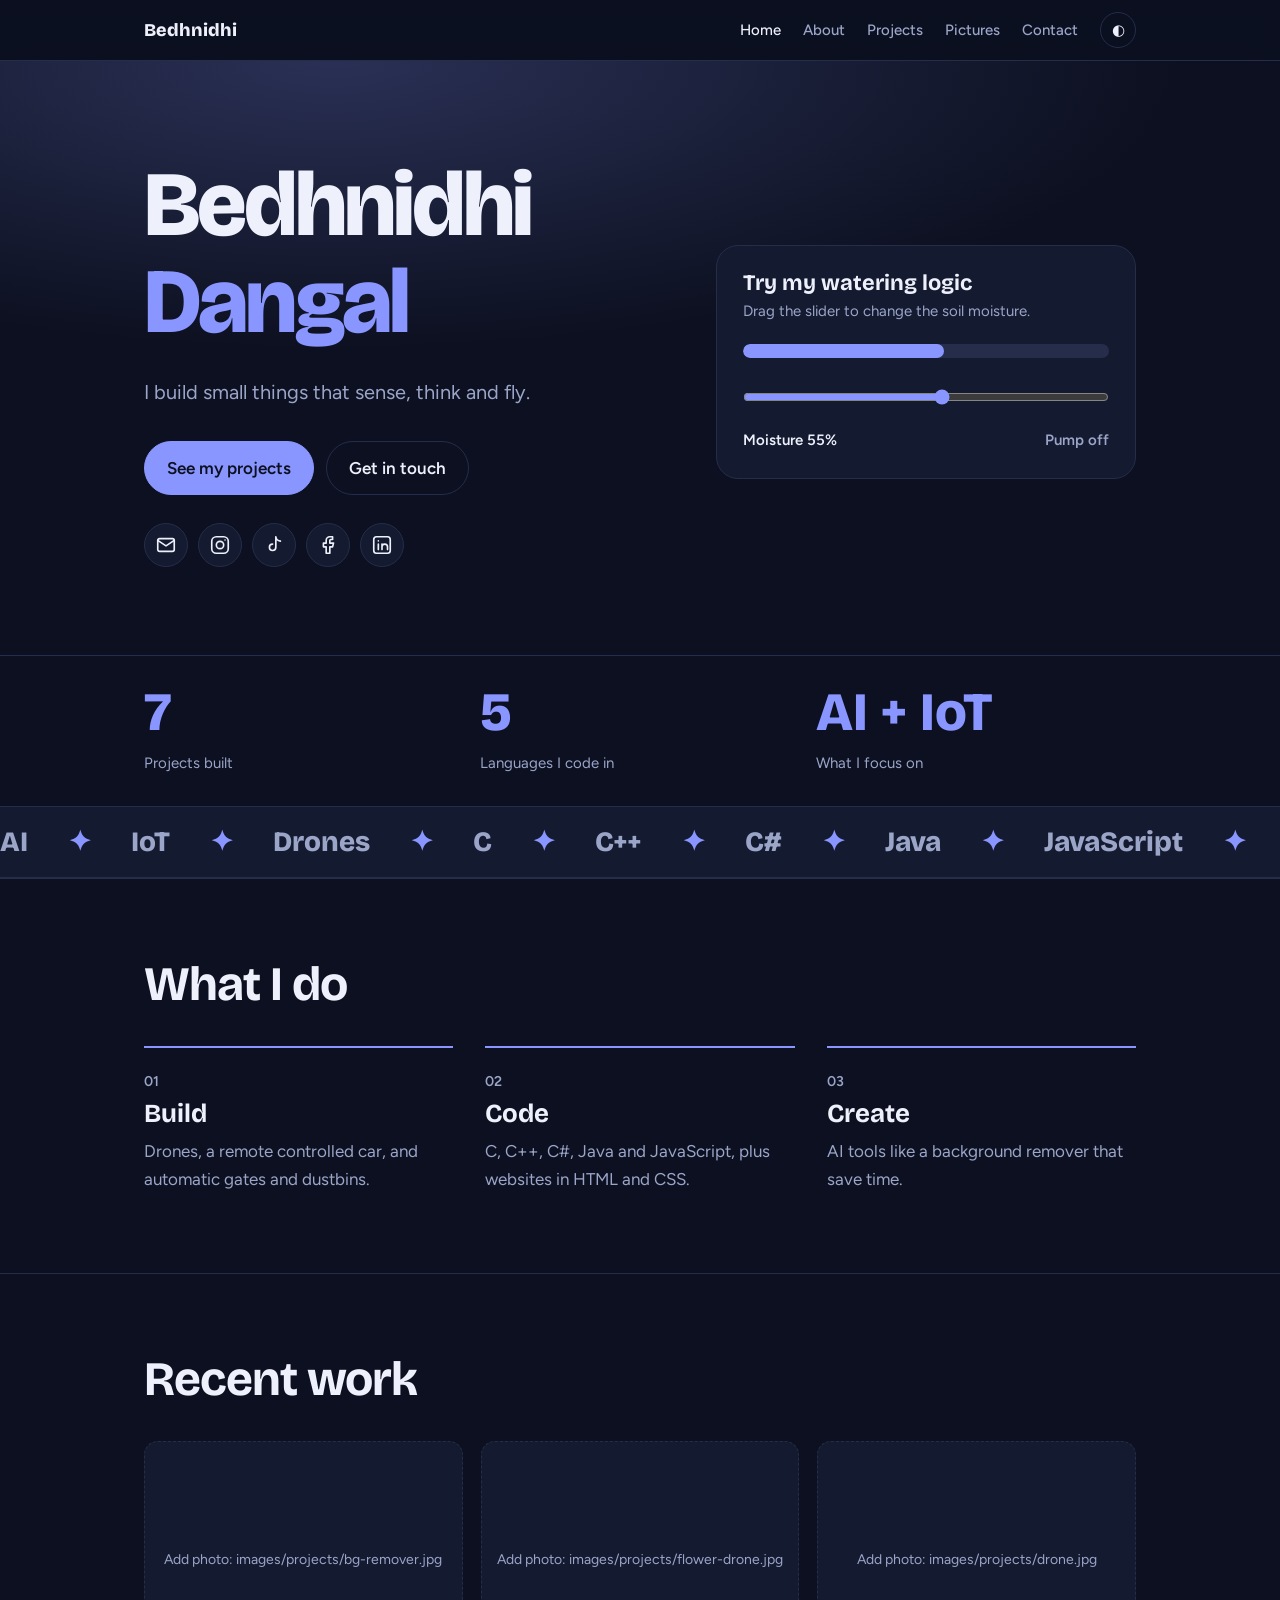
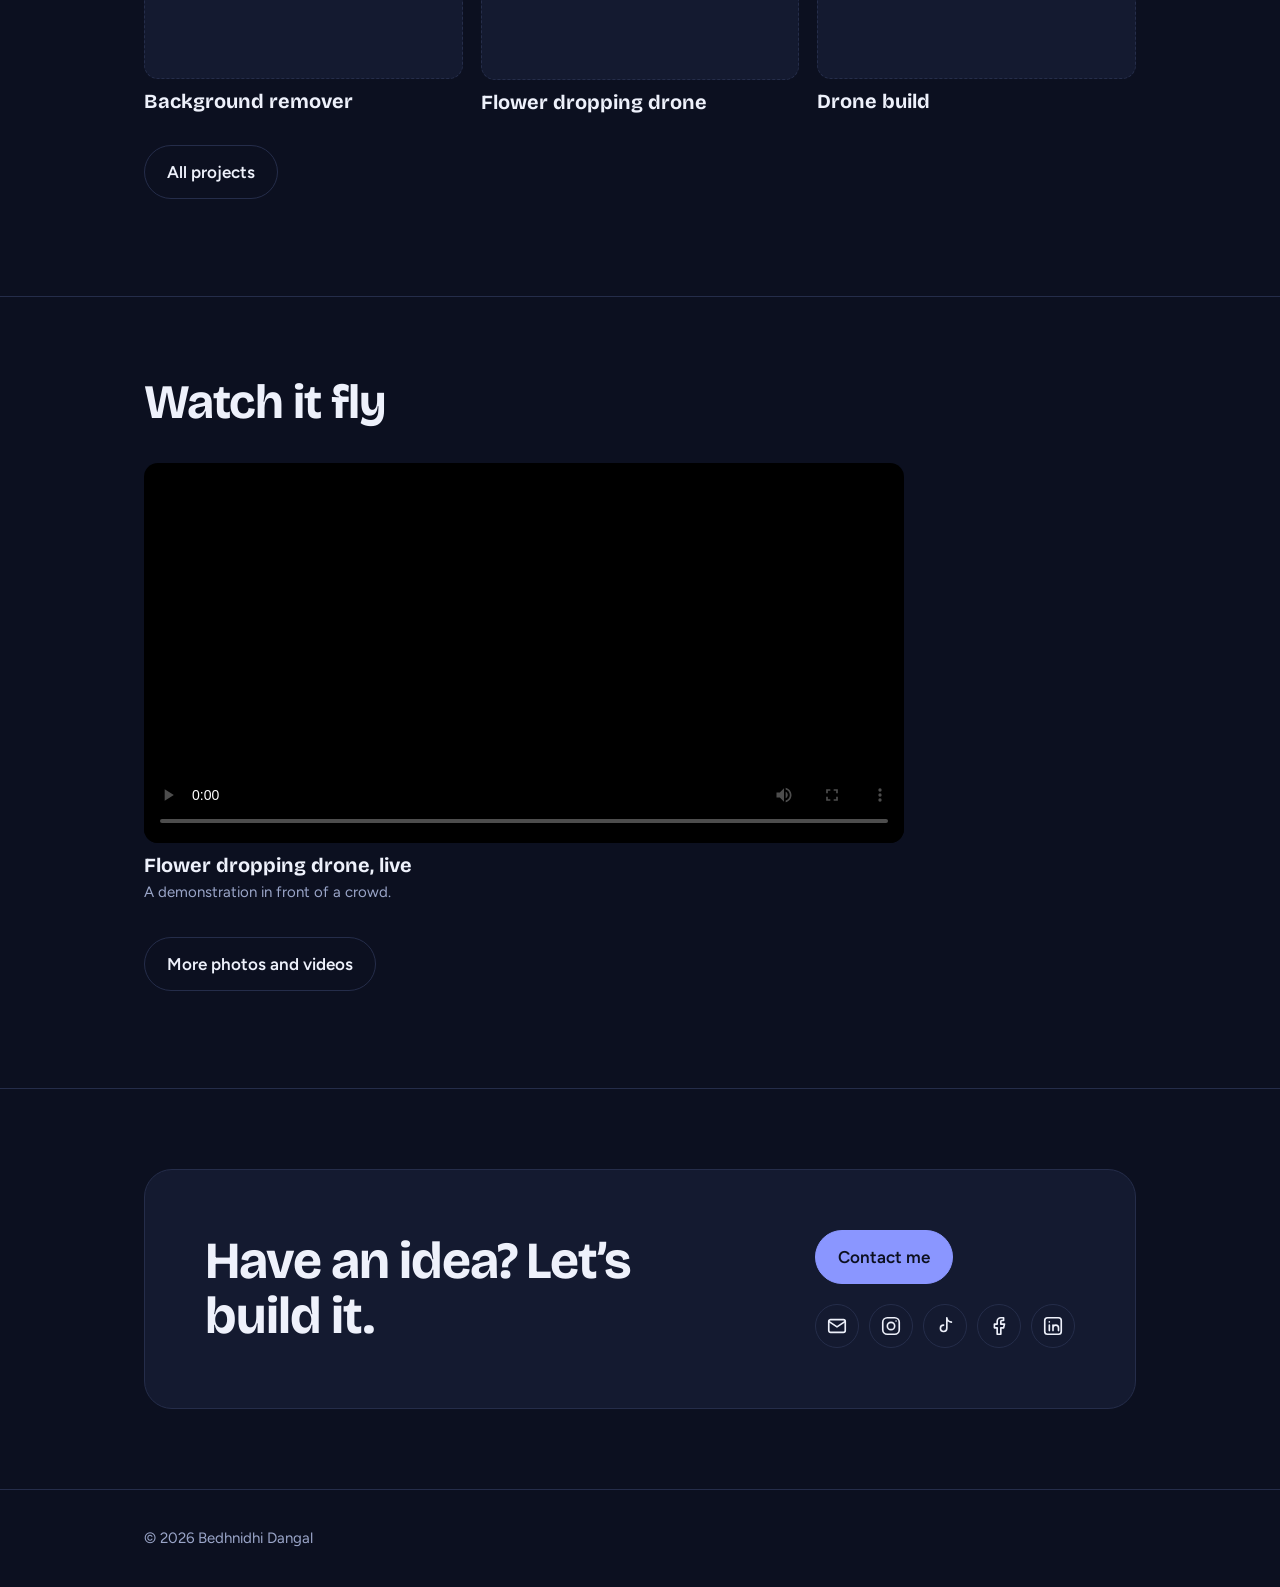
==== index.html @ 7f7faeca "Add files via upload" ====
<!DOCTYPE html>
<html lang="en">
<head>
<meta charset="utf-8">
<meta name="viewport" content="width=device-width, initial-scale=1, viewport-fit=cover">
<title>Bedhnidhi Dangal</title>
<meta name="description" content="Bedhnidhi Dangal: AI, IoT, drones and code.">
<link rel="preconnect" href="https://fonts.googleapis.com">
<link rel="preconnect" href="https://fonts.gstatic.com" crossorigin>
<link href="https://fonts.googleapis.com/css2?family=Bricolage+Grotesque:opsz,wght@12..96,500;12..96,800&family=Figtree:wght@400;500;600&display=swap" rel="stylesheet">
<link rel="stylesheet" href="style.css">
</head>
<body>
<svg width="0" height="0" style="position:absolute" aria-hidden="true"><defs>
<symbol id="i-mail" viewBox="0 0 24 24"><rect x="3" y="5" width="18" height="14" rx="2"/><path d="m3 7 9 6 9-6"/></symbol>
<symbol id="i-ig" viewBox="0 0 24 24"><rect x="3" y="3" width="18" height="18" rx="5"/><circle cx="12" cy="12" r="4"/><path d="M17.5 6.5h.01"/></symbol>
<symbol id="i-fb" viewBox="0 0 24 24"><path d="M17 3h-3a4 4 0 0 0-4 4v3H7v4h3v7h4v-7h3l1-4h-4V7a1 1 0 0 1 1-1h2z"/></symbol>
<symbol id="i-in" viewBox="0 0 24 24"><rect x="3" y="3" width="18" height="18" rx="3"/><path d="M8 11v6M8 7.5v.01M12 17v-6m0 3a3 3 0 0 1 6 0v3"/></symbol>
<symbol id="i-tt" viewBox="0 0 24 24"><path d="M14 3v11.5a3.5 3.5 0 1 1-3.5-3.5M14 3c.3 2.6 2.2 4.5 5 4.8"/></symbol>
</defs></svg>
<header>
<div class="wrap">
<a class="logo" href="index.html">Bedhnidhi</a>
<nav>
<a href="index.html" aria-current="page">Home</a>
<a href="about.html">About</a>
<a href="projects.html">Projects</a>
<a href="picture.html">Pictures</a>
<a href="contact.html">Contact</a>
<button id="theme" aria-label="Switch light or dark theme">◐</button>
</nav>
</div>
</header>
<main>
<div class="band">
<div class="wrap hero">
<div>
<h1><span>Bedhnidhi</span><span>Dangal</span></h1>
<p class="lead">I build small things that sense, think and fly.</p>
<div class="btns">
<a class="btn main" href="projects.html">See my projects</a>
<a class="btn" href="contact.html">Get in touch</a>
</div>
<div class="socials"><a class="soc" href="mailto:bedhnidhidangal@gmail.com" aria-label="Email"><svg class="ic" aria-hidden="true"><use href="#i-mail"/></svg></a><a class="soc" href="https://www.instagram.com/bedhnidhi_d/" target="_blank" rel="noopener" aria-label="Instagram: @bedhnidhi_d"><svg class="ic" aria-hidden="true"><use href="#i-ig"/></svg></a><a class="soc" href="https://www.tiktok.com/@explorewithbedhnidhi" target="_blank" rel="noopener" aria-label="TikTok: @explorewithbedhnidhi"><svg class="ic" aria-hidden="true"><use href="#i-tt"/></svg></a><a class="soc" href="https://www.facebook.com/profile.php?id=61595639219378" target="_blank" rel="noopener" aria-label="Facebook: Bedhnidhi Dangal"><svg class="ic" aria-hidden="true"><use href="#i-fb"/></svg></a><a class="soc" href="https://np.linkedin.com/in/bedhnidhi-dangal-445711390" target="_blank" rel="noopener" aria-label="LinkedIn: bedhnidhi-dangal"><svg class="ic" aria-hidden="true"><use href="#i-in"/></svg></a></div>
</div>
<div class="plant" aria-label="Plant watering demo">
<h3>Try my watering logic</h3>
<p>Drag the slider to change the soil moisture.</p>
<div class="meter" id="meter"><i id="fill"></i></div>
<input type="range" id="moist" min="0" max="100" value="55" aria-label="Soil moisture">
<div class="status"><span id="val">Moisture 55%</span><span id="pump">Pump off</span></div>
</div>
</div>
</div>
<div class="statsbar"><div class="wrap stats">
<div class="stat"><b>7</b><span>Projects built</span></div>
<div class="stat"><b>5</b><span>Languages I code in</span></div>
<div class="stat"><b>AI + IoT</b><span>What I focus on</span></div>
</div></div>
<div class="ticker" aria-hidden="true"><div class="track"><span>AI</span><span>IoT</span><span>Drones</span><span>C</span><span>C++</span><span>C#</span><span>Java</span><span>JavaScript</span><span>HTML</span><span>CSS</span><span>AI</span><span>IoT</span><span>Drones</span><span>C</span><span>C++</span><span>C#</span><span>Java</span><span>JavaScript</span><span>HTML</span><span>CSS</span></div></div>
<section>
<div class="wrap">
<h2>What I do</h2>
<div class="do">
<div><small>01</small><h3>Build</h3><p>Drones, a remote controlled car, and automatic gates and dustbins.</p></div>
<div><small>02</small><h3>Code</h3><p>C, C++, C#, Java and JavaScript, plus websites in HTML and CSS.</p></div>
<div><small>03</small><h3>Create</h3><p>AI tools like a background remover that save time.</p></div>
</div>
</div>
</section>
<section>
<div class="wrap">
<h2>Recent work</h2>
<div class="gallery">
<a class="pick" href="projects.html#bg"><figure class="photo" data-hint="images/projects/bg-remover.jpg"><img src="images/projects/bg-remover.jpg" alt="Background remover" loading="lazy"></figure><h3>Background remover</h3></a>
<a class="pick" href="projects.html#flower"><figure class="photo" data-hint="images/projects/flower-drone.jpg"><img src="images/projects/flower-drone.jpg" alt="Flower dropping drone" loading="lazy"></figure><h3>Flower dropping drone</h3></a>
<a class="pick" href="projects.html#drone"><figure class="photo" data-hint="images/projects/drone.jpg"><img src="images/projects/drone.jpg" alt="Drone build" loading="lazy"></figure><h3>Drone build</h3></a>
</div>
<p class="more"><a class="btn" href="projects.html">All projects</a></p>
</div>
</section>
<section>
<div class="wrap">
<h2>Watch it fly</h2>
<div class="vcard feat"><video controls preload="metadata" playsinline poster="images/videos/flower-drone-launch-poster.jpg" aria-label="Flower dropping drone demonstration"><source src="images/videos/flower-drone-launch.mp4" type="video/mp4"></video><h3>Flower dropping drone, live</h3><p>A demonstration in front of a crowd.</p></div>
<p class="more"><a class="btn" href="picture.html">More photos and videos</a></p>
</div>
</section>
<section class="cta">
<div class="wrap">
<div class="box">
<h2>Have an idea? Let’s build it.</h2>
<div>
<a class="btn main" href="contact.html">Contact me</a>
<div class="socials"><a class="soc" href="mailto:bedhnidhidangal@gmail.com" aria-label="Email"><svg class="ic" aria-hidden="true"><use href="#i-mail"/></svg></a><a class="soc" href="https://www.instagram.com/bedhnidhi_d/" target="_blank" rel="noopener" aria-label="Instagram: @bedhnidhi_d"><svg class="ic" aria-hidden="true"><use href="#i-ig"/></svg></a><a class="soc" href="https://www.tiktok.com/@explorewithbedhnidhi" target="_blank" rel="noopener" aria-label="TikTok: @explorewithbedhnidhi"><svg class="ic" aria-hidden="true"><use href="#i-tt"/></svg></a><a class="soc" href="https://www.facebook.com/profile.php?id=61595639219378" target="_blank" rel="noopener" aria-label="Facebook: Bedhnidhi Dangal"><svg class="ic" aria-hidden="true"><use href="#i-fb"/></svg></a><a class="soc" href="https://np.linkedin.com/in/bedhnidhi-dangal-445711390" target="_blank" rel="noopener" aria-label="LinkedIn: bedhnidhi-dangal"><svg class="ic" aria-hidden="true"><use href="#i-in"/></svg></a></div>
</div>
</div>
</div>
</section>
</main>
<footer><div class="wrap">© <span id="yr">2026</span> Bedhnidhi Dangal</div></footer>
<script src="main.js"></script>
</body>
</html>
---- style.css ----
:root{--bg:#0c1020;--surface:#141a30;--line:#252d4a;--text:#eef1fb;--muted:#9aa5c8;--accent:#8a96ff;--warm:#ffc857;color-scheme:dark;
box-sizing:border-box;padding-top:env(safe-area-inset-top,0px);padding-bottom:env(safe-area-inset-bottom,0px)}
:root[data-theme="light"]{--bg:#f6f7fc;--surface:#ffffff;--line:#dde1f0;--text:#12172b;--muted:#566086;--accent:#4452e0;--warm:#a86f00;color-scheme:light}
html{scroll-behavior:smooth;scroll-padding-top:calc(env(safe-area-inset-top,0px) + 70px)}
*,*::before,*::after{box-sizing:inherit}
body{margin:0;background:var(--bg);color:var(--text);font:400 17px/1.65 Figtree,system-ui,-apple-system,"Segoe UI",sans-serif}
body::before{content:"";position:fixed;inset:0 0 auto;height:env(safe-area-inset-top,0px);background:var(--bg);z-index:10}
h1,h2,h3{font-family:"Bricolage Grotesque",Figtree,system-ui,sans-serif;margin:0;line-height:1.05}
a{color:inherit}
:focus-visible{outline:2px solid var(--accent);outline-offset:3px;border-radius:4px}
.wrap{max-width:1040px;margin:0 auto;padding:0 24px}
header{position:sticky;top:env(safe-area-inset-top,0px);z-index:11;background:color-mix(in srgb,var(--bg) 88%,transparent);backdrop-filter:blur(10px);border-bottom:1px solid var(--line)}
header .wrap{display:flex;align-items:center;justify-content:space-between;height:60px}
.logo{font:800 18px "Bricolage Grotesque",sans-serif;text-decoration:none}
nav{display:flex;gap:22px;align-items:center}
nav a{text-decoration:none;color:var(--muted);font-size:15px;font-weight:500}
nav a:hover{color:var(--text)}
#theme{background:none;border:1px solid var(--line);color:var(--text);border-radius:99px;width:36px;height:36px;cursor:pointer;font-size:15px}
.hero{display:grid;grid-template-columns:1.25fr 1fr;gap:48px;align-items:center;padding:96px 0 88px}
.hero h1{font-size:clamp(46px,8vw,92px);font-weight:800;letter-spacing:-.03em}
.hero h1 span{display:block;animation:rise .9s cubic-bezier(.2,.7,.2,1) both}
.hero h1 span:nth-child(2){animation-delay:.12s;color:var(--accent)}
@keyframes rise{from{opacity:0;transform:translateY(28px)}to{opacity:1;transform:none}}
.lead{font-size:20px;color:var(--muted);max-width:30ch;margin:26px 0 32px}
.btns{display:flex;gap:12px;flex-wrap:wrap}
.btn{display:inline-block;padding:12px 22px;border-radius:99px;font-weight:600;text-decoration:none;border:1px solid var(--line)}
.btn.main{background:var(--accent);color:#0c1020;border-color:var(--accent)}
.btn:hover{transform:translateY(-2px)}
.btn{transition:transform .2s}
.plant{background:var(--surface);border:1px solid var(--line);border-radius:22px;padding:26px}
.plant h3{font-size:22px;margin-bottom:4px}
.plant p{margin:0 0 20px;color:var(--muted);font-size:15px}
.meter{height:14px;border-radius:99px;background:var(--line);overflow:hidden}
.meter i{display:block;height:100%;width:50%;background:var(--accent);border-radius:99px;transition:width .2s,background .3s}
.meter.dry i{background:var(--warm)}
input[type=range]{width:100%;margin:18px 0 10px;accent-color:var(--accent)}
.status{display:flex;justify-content:space-between;font-weight:600;font-size:15px}
#pump{color:var(--muted)}
.meter.dry~.status #pump{color:var(--warm)}
section{padding:80px 0;border-top:1px solid var(--line)}
section>.wrap>h2{font-size:clamp(32px,5vw,48px);margin-bottom:36px;letter-spacing:-.02em}
.about{display:grid;grid-template-columns:1fr 1fr;gap:48px}
.about p{margin:0 0 16px;max-width:52ch}
.facts{list-style:none;margin:0;padding:0}
.facts li{display:flex;justify-content:space-between;gap:16px;padding:14px 0;border-bottom:1px solid var(--line)}
.facts span{color:var(--muted)}
.proj{display:grid;grid-template-columns:1fr 1.6fr;gap:24px;padding:30px 0;border-top:1px solid var(--line);transition:padding-left .25s}
.proj:last-child{border-bottom:1px solid var(--line)}
.proj:hover{padding-left:14px}
.proj h3{font-size:26px}
.proj p{margin:0 0 12px;color:var(--muted)}
.tags{display:flex;flex-wrap:wrap;gap:8px}
.tag,.chip{border:1px solid var(--line);border-radius:8px;padding:4px 12px;font-size:14px;background:var(--surface)}
.skills{display:grid;grid-template-columns:repeat(3,1fr);gap:32px}
.skills h3{font-size:20px;margin-bottom:14px}
.skills .tags{gap:10px}
.mail{font:800 clamp(24px,5.2vw,54px)/1.1 "Bricolage Grotesque",sans-serif;text-decoration:none;word-break:break-word;border-bottom:3px solid var(--accent)}
.links{display:flex;gap:12px;flex-wrap:wrap;margin-top:32px}
footer{padding:36px 0;border-top:1px solid var(--line);color:var(--muted);font-size:15px}
@media(max-width:780px){
.hero,.about,.proj,.skills{grid-template-columns:1fr}
.hero{padding:56px 0}
nav a.hide{display:none}
section{padding:56px 0}
}
@media(prefers-reduced-motion:reduce){html{scroll-behavior:auto}.hero h1 span{animation:none}.btn,.proj,.meter i{transition:none}}

nav a[aria-current]{color:var(--text)}
.pagehead{padding:72px 0 40px}
.pagehead h1{font-size:clamp(40px,7vw,72px);font-weight:800;letter-spacing:-.03em}
.pagehead p{color:var(--muted);max-width:52ch;margin:16px 0 0}
.photo{margin:0;aspect-ratio:4/3;border-radius:14px;overflow:hidden;background:var(--surface);border:1px solid var(--line)}
.photo img{width:100%;height:100%;object-fit:cover;display:block}
.photo.empty{border-style:dashed;display:grid;place-items:center;text-align:center;padding:12px;color:var(--muted);font-size:14px}
.photo.empty img{display:none}
.photo.empty::after{content:"Add photo: " attr(data-hint)}
.photo.avatar{aspect-ratio:1;max-width:280px;border-radius:50%;margin-bottom:28px}
.proj2{display:grid;grid-template-columns:320px 1fr;gap:28px;padding:30px 0;border-top:1px solid var(--line)}
.proj2:last-child{border-bottom:1px solid var(--line)}
.proj2 h3{font-size:26px;margin-bottom:10px}
.proj2 p{margin:0 0 14px;color:var(--muted);max-width:56ch}
.gallery{display:grid;grid-template-columns:repeat(auto-fill,minmax(250px,1fr));gap:18px}
.gallery .photo:not(.empty){cursor:zoom-in}
.pick{text-decoration:none;display:block}
.pick h3{font-size:20px;margin-top:12px}
.pick p{margin:4px 0 0;color:var(--muted);font-size:15px}
.more{margin-top:32px}
dialog.lb{border:0;background:transparent;padding:0;max-width:92vw;max-height:92vh}
dialog.lb::backdrop{background:rgba(0,0,0,.85)}
dialog.lb img{max-width:92vw;max-height:88vh;border-radius:12px;display:block}
@media(max-width:780px){
.proj2{grid-template-columns:1fr}
nav{gap:14px;overflow-x:auto}
nav a{font-size:14px;white-space:nowrap}
.pagehead{padding:48px 0 24px}
}

/* ---- Home and Contact upgrade ---- */
.ic{width:22px;height:22px;fill:none;stroke:currentColor;stroke-width:1.8;stroke-linecap:round;stroke-linejoin:round}
.band{position:relative;overflow:hidden}
.band::before{content:"";position:absolute;inset:-20% -10% auto -10%;height:480px;background:radial-gradient(55% 60% at 30% 25%,color-mix(in srgb,var(--accent) 24%,transparent),transparent);pointer-events:none}
.band>*{position:relative}
.socials{display:flex;gap:10px;flex-wrap:wrap;margin-top:28px}
.soc{width:44px;height:44px;flex:none;border-radius:50%;border:1px solid var(--line);display:grid;place-items:center;background:var(--surface);color:var(--text);transition:transform .2s,border-color .2s,color .2s}
a.soc:hover,.chan:hover .soc{transform:translateY(-3px);border-color:var(--accent);color:var(--accent)}
.statsbar{border-top:1px solid var(--line)}
.stats{display:grid;grid-template-columns:repeat(3,1fr);gap:16px}
.stat{padding:30px 0}
.stat b{display:block;font:800 clamp(30px,5vw,54px)/1 "Bricolage Grotesque",sans-serif;color:var(--accent);margin-bottom:8px}
.stat span{color:var(--muted);font-size:15px}
.ticker{overflow:hidden;border-top:1px solid var(--line);border-bottom:1px solid var(--line);background:var(--surface);padding:18px 0}
.track{display:flex;width:max-content;animation:slide 30s linear infinite;font:800 28px "Bricolage Grotesque",sans-serif;color:var(--muted)}
.track span{padding-right:40px}
.track span::after{content:"✦";margin-left:40px;color:var(--accent)}
@keyframes slide{to{transform:translateX(-50%)}}
.do{display:grid;grid-template-columns:repeat(3,1fr);gap:32px}
.do>div{border-top:2px solid var(--accent);padding-top:18px}
.do small{color:var(--muted);font-weight:600}
.do h3{font-size:26px;margin:6px 0 10px}
.do p{margin:0;color:var(--muted)}
.cta .box{background:var(--surface);border:1px solid var(--line);border-radius:28px;padding:clamp(26px,5vw,60px);display:flex;flex-wrap:wrap;gap:28px;align-items:center;justify-content:space-between}
.cta h2{font-size:clamp(30px,5vw,52px);letter-spacing:-.02em;max-width:14ch}
.cta .socials{margin-top:20px}
.contact{display:grid;grid-template-columns:1fr 1fr;gap:56px}
.contact h2{font-size:30px;margin-bottom:22px}
form label{display:block;font-weight:600;font-size:15px;margin:16px 0 6px}
input,textarea{width:100%;background:var(--surface);border:1px solid var(--line);color:var(--text);border-radius:12px;padding:12px 14px;font:inherit}
input:focus,textarea:focus{outline:none;border-color:var(--accent)}
form .btn{margin-top:22px;cursor:pointer;font:inherit;font-weight:600}
.note{color:var(--muted);font-size:14px;margin:12px 0 0}
.chan{display:flex;align-items:center;gap:16px;padding:16px 0;border-bottom:1px solid var(--line);text-decoration:none;transition:padding-left .2s}
a.chan:hover{padding-left:10px}
.chan b{display:block;font:800 20px "Bricolage Grotesque",sans-serif}
.chan small{color:var(--muted);font-size:14px;word-break:break-all}
.chan .go{margin-left:auto;color:var(--muted);font-size:20px}
.mailrow{border-top:1px solid var(--line)}
.mailrow .btn{margin:0 0 0 auto;padding:8px 16px;font-size:14px;cursor:pointer;background:none;color:var(--text);font-family:inherit}
@media(max-width:780px){.contact,.do{grid-template-columns:1fr}.stats{gap:8px}.track{font-size:22px}.mailrow{flex-wrap:wrap}}
@media(prefers-reduced-motion:reduce){.track{animation:none}}

/* ---- Projects, videos and filters ---- */
.chips{display:flex;flex-wrap:wrap;gap:10px;margin-top:26px}
.chipbtn{border:1px solid var(--line);background:var(--surface);color:var(--text);border-radius:99px;padding:8px 18px;font:600 15px Figtree,sans-serif;cursor:pointer;text-decoration:none;transition:border-color .2s,color .2s}
.chipbtn:hover,.chipbtn[aria-pressed="true"]{border-color:var(--accent);color:var(--accent)}
.proj3{display:grid;grid-template-columns:1.1fr 1fr;gap:40px;padding:56px 0;border-top:1px solid var(--line);align-items:start}
.proj3:first-child{border-top:0;padding-top:0}
.proj3 .num{font:800 16px "Bricolage Grotesque",sans-serif;color:var(--accent)}
.proj3 h2{font-size:clamp(28px,4vw,42px);margin:8px 0 14px;letter-spacing:-.02em}
.proj3 p{color:var(--muted);margin:0 0 16px;max-width:50ch}
.thumbs{display:grid;grid-template-columns:repeat(3,1fr);gap:10px;margin-top:10px}
.thumbs .photo{aspect-ratio:1;border-radius:10px}
.shots .photo:not(.empty),.masonry .photo:not(.empty){cursor:zoom-in}
.vidbox{grid-column:1/-1}
.vidbox.portrait video{max-width:300px}
video{width:100%;display:block;border-radius:14px;background:#000;object-fit:contain;max-height:560px}
.vids{display:grid;grid-template-columns:1.6fr 1fr 1fr;gap:24px;align-items:start}
.vcard h3{font-size:20px;margin:12px 0 4px}
.vcard p{margin:0;color:var(--muted);font-size:15px}
.vcard.feat{max-width:760px}
.masonry{columns:3 260px;column-gap:16px}
.masonry .photo{aspect-ratio:auto;margin:0 0 16px;break-inside:avoid}
.masonry .photo img{height:auto}
.masonry .photo.empty{aspect-ratio:4/3}
.hide{display:none!important}
@media(max-width:780px){.proj3{grid-template-columns:1fr;gap:22px;padding:40px 0}.vids{grid-template-columns:1fr}}

/* ---- Mobile spacing fixes ---- */
.hero{padding-left:24px;padding-right:24px}
.pagehead{padding-left:24px;padding-right:24px}
header .wrap{gap:14px}
.logo{flex:none}
nav{min-width:0}
@media(max-width:780px){nav{gap:16px;padding-right:2px}}
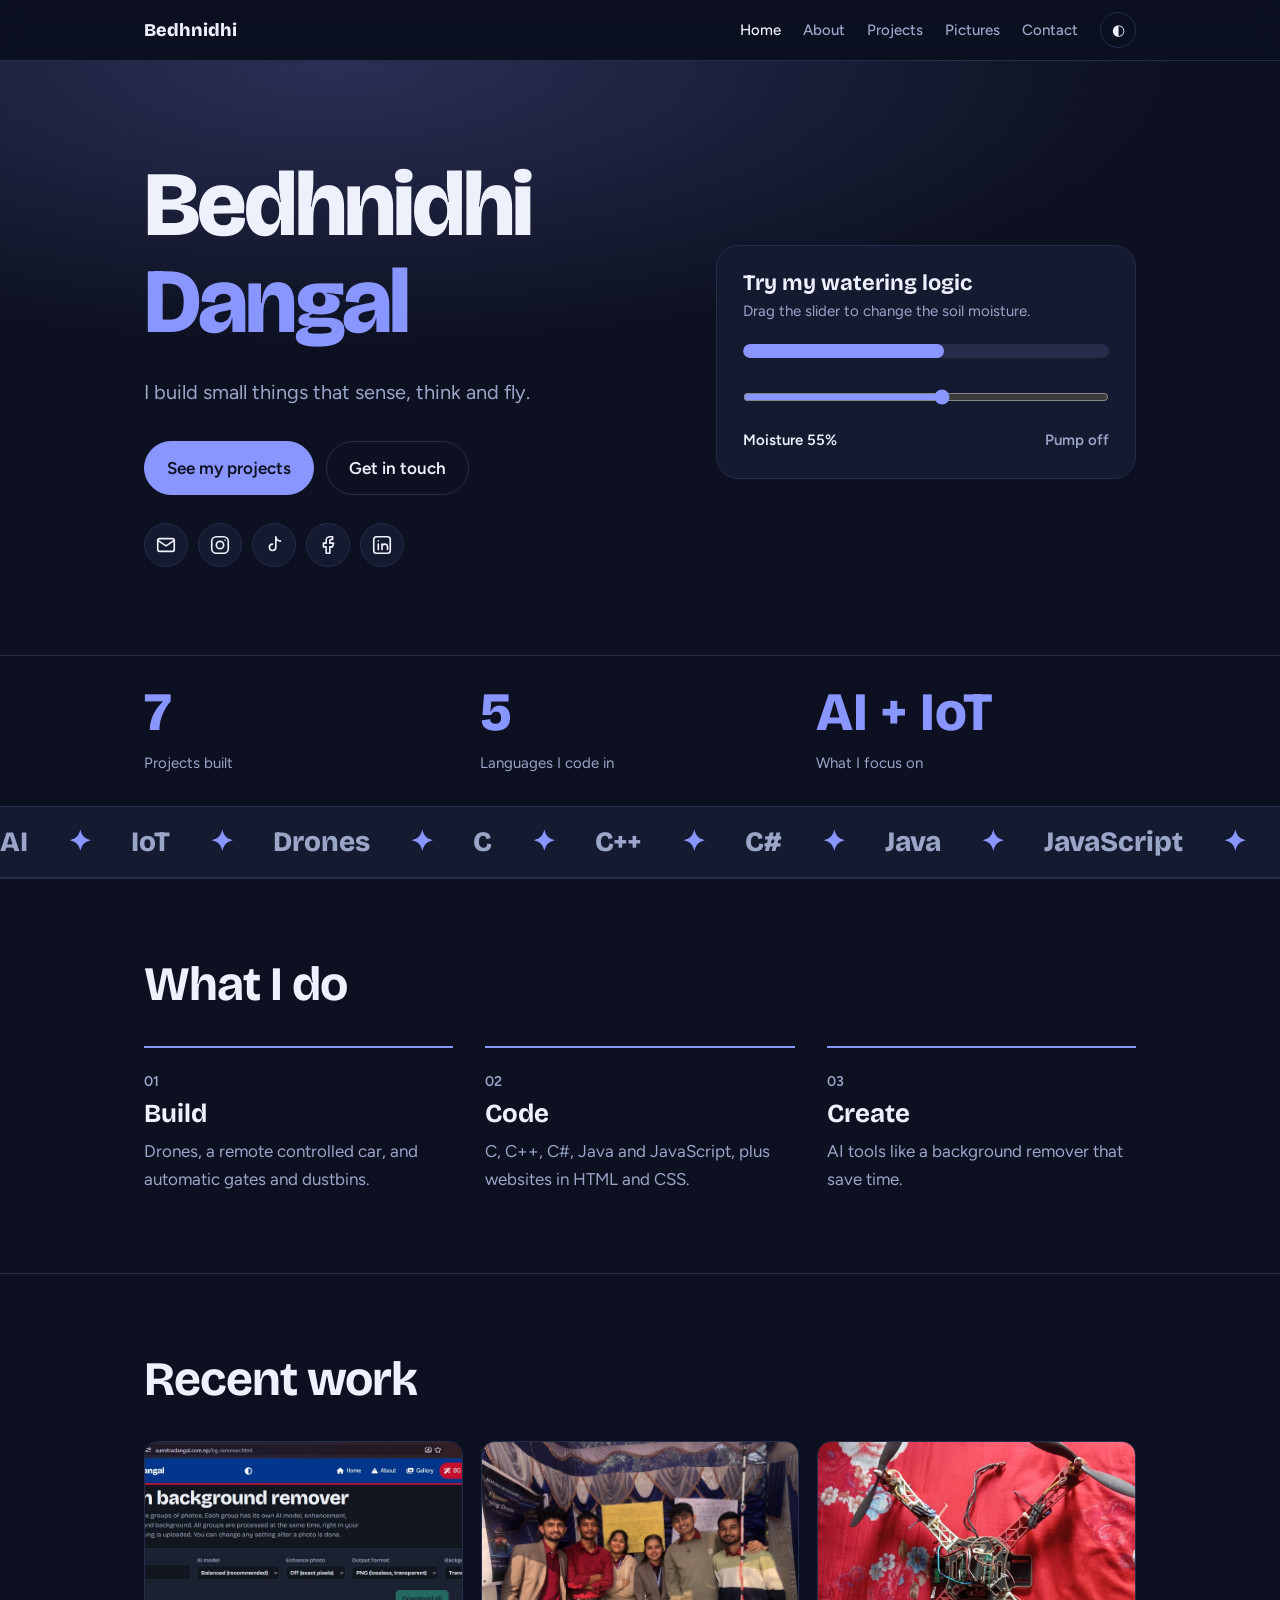
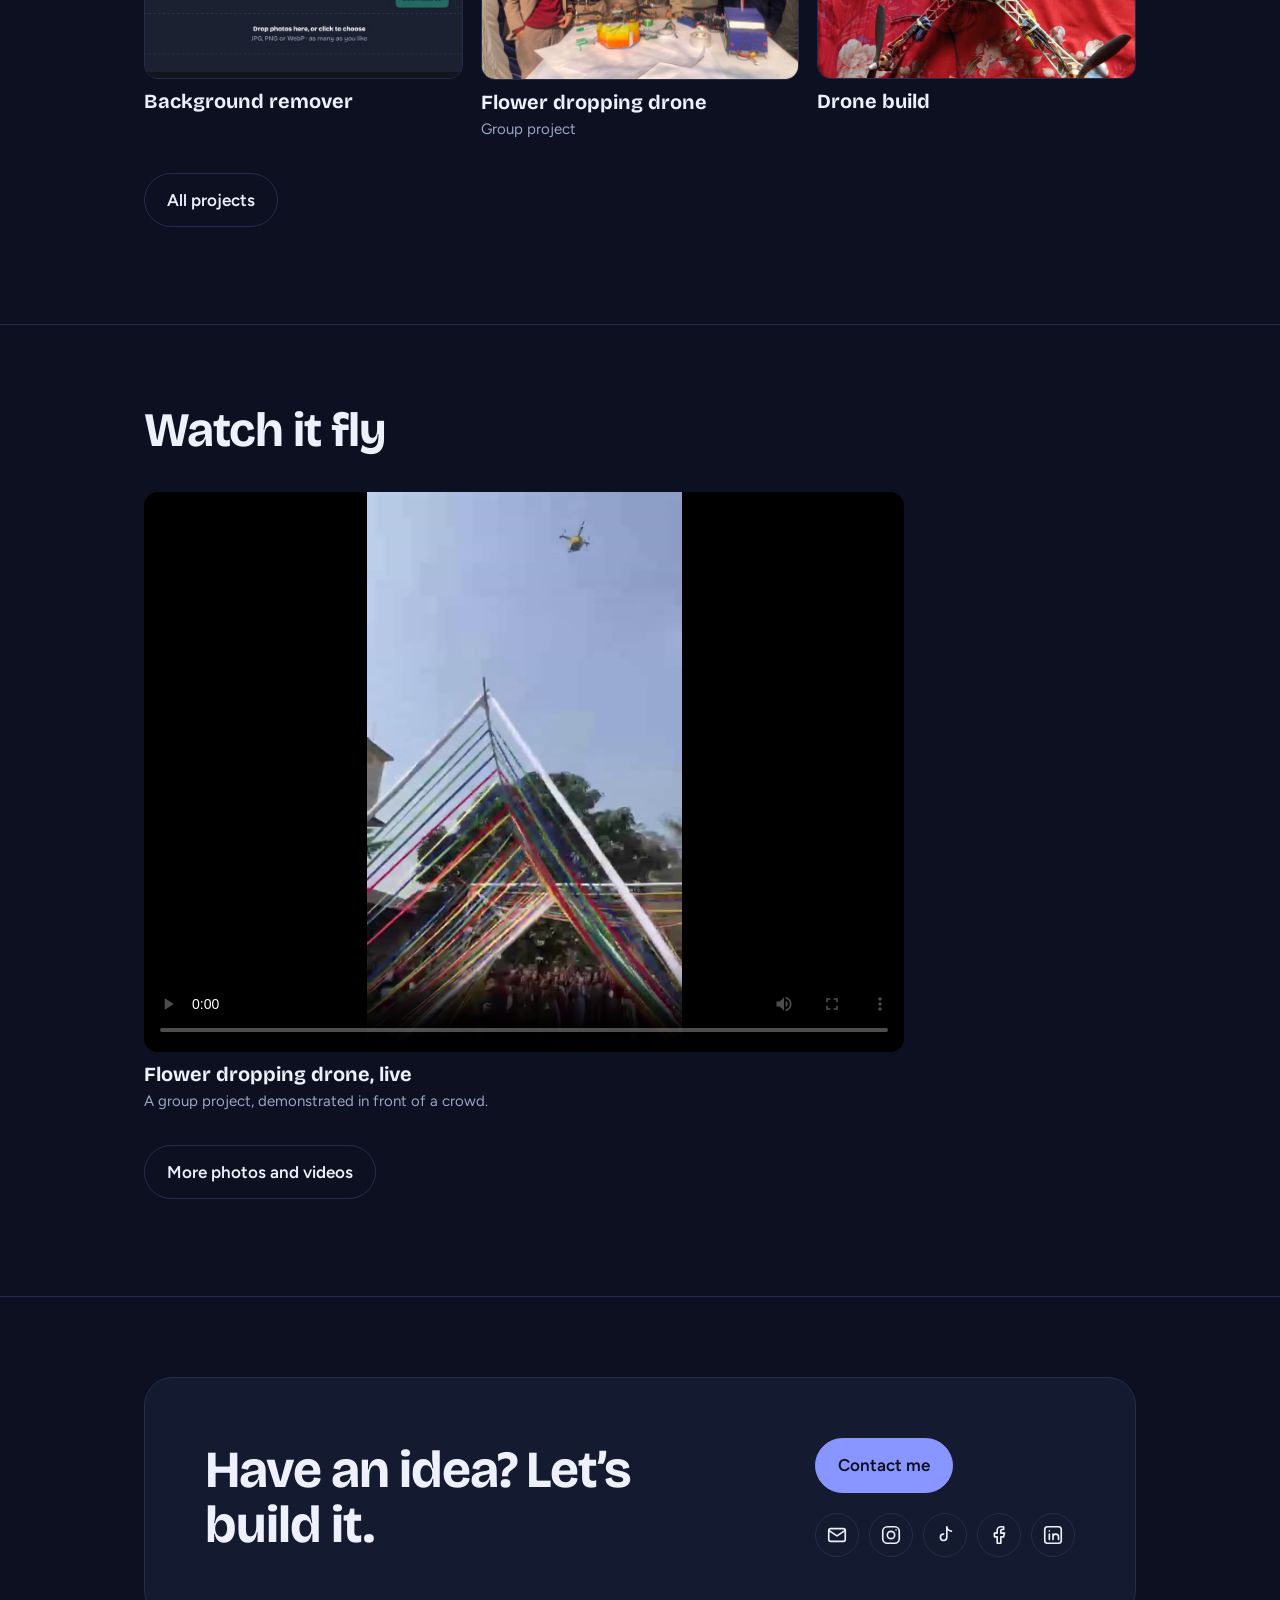
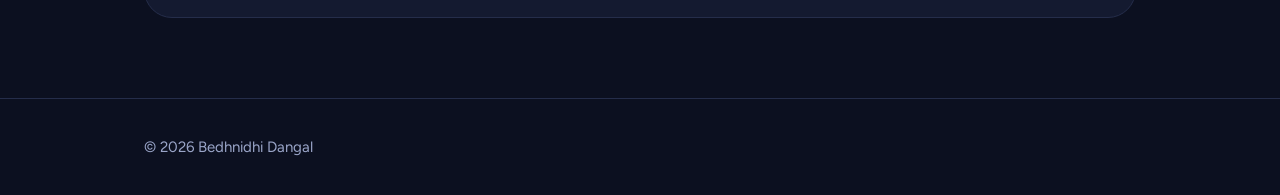
==== commit 0ee14950: "Add files via upload" ====
--- a/index.html
+++ b/index.html
@@ -73,7 +73,7 @@
 <h2>Recent work</h2>
 <div class="gallery">
 <a class="pick" href="projects.html#bg"><figure class="photo" data-hint="images/projects/bg-remover.jpg"><img src="images/projects/bg-remover.jpg" alt="Background remover" loading="lazy"></figure><h3>Background remover</h3></a>
-<a class="pick" href="projects.html#flower"><figure class="photo" data-hint="images/projects/flower-drone.jpg"><img src="images/projects/flower-drone.jpg" alt="Flower dropping drone" loading="lazy"></figure><h3>Flower dropping drone</h3></a>
+<a class="pick" href="projects.html#flower"><figure class="photo" data-hint="images/projects/flower-drone.jpg"><img src="images/projects/flower-drone.jpg" alt="Flower dropping drone" loading="lazy"></figure><h3>Flower dropping drone</h3><p>Group project</p></a>
 <a class="pick" href="projects.html#drone"><figure class="photo" data-hint="images/projects/drone.jpg"><img src="images/projects/drone.jpg" alt="Drone build" loading="lazy"></figure><h3>Drone build</h3></a>
 </div>
 <p class="more"><a class="btn" href="projects.html">All projects</a></p>
@@ -82,7 +82,7 @@
 <section>
 <div class="wrap">
 <h2>Watch it fly</h2>
-<div class="vcard feat"><video controls preload="metadata" playsinline poster="images/videos/flower-drone-launch-poster.jpg" aria-label="Flower dropping drone demonstration"><source src="images/videos/flower-drone-launch.mp4" type="video/mp4"></video><h3>Flower dropping drone, live</h3><p>A demonstration in front of a crowd.</p></div>
+<div class="vcard feat"><video controls preload="metadata" playsinline poster="images/videos/flower-drone-launch-poster.jpg" aria-label="Flower dropping drone demonstration"><source src="images/videos/flower-drone-launch.mp4" type="video/mp4"></video><h3>Flower dropping drone, live</h3><p>A group project, demonstrated in front of a crowd.</p></div>
 <p class="more"><a class="btn" href="picture.html">More photos and videos</a></p>
 </div>
 </section>
